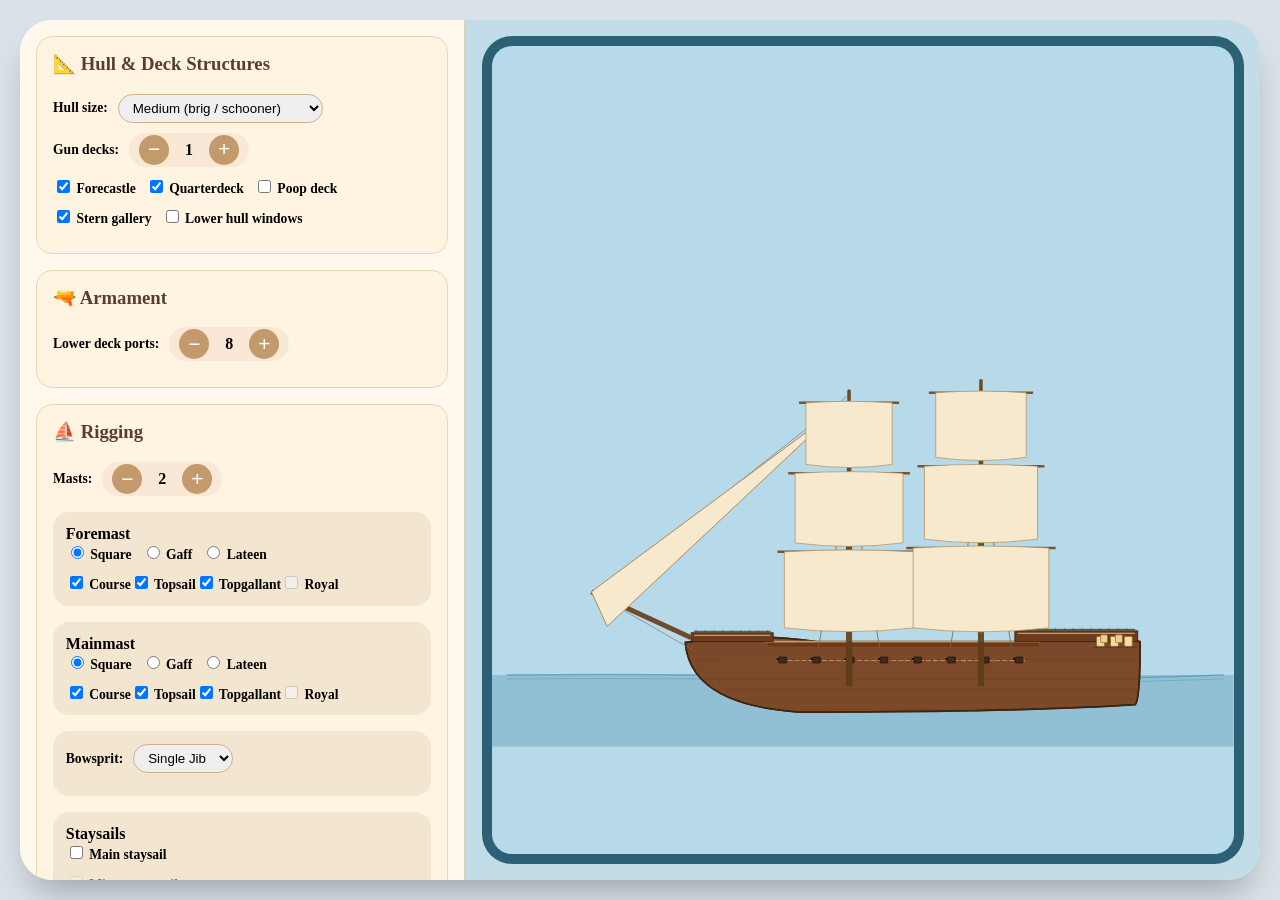
==== ship.html @ 413b042b "intial commit, first working version" ====
<!DOCTYPE html>
<html lang="en">
<head>
<meta charset="UTF-8">
<meta name="viewport" content="width=device-width, initial-scale=1.0, user-scalable=no">
<title>⚓ Shipwright – Segmented Masts + Scalable Square-Rig Height</title>
<link rel="stylesheet" href="ship.css">
</head>
<body>

<div class="shipbuilder">

    <div class="controls-panel">

        <div class="control-group">
            <h3>📐 Hull & Deck Structures</h3>

            <div class="row">
                <label>Hull size:</label>
                <select id="hullSize">
                    <option value="small">Small (cutter / sloop)</option>
                    <option value="medium" selected>Medium (brig / schooner)</option>
                    <option value="large">Large (frigate)</option>
                    <option value="veryLarge">Very Large (ship of the line)</option>
                </select>
            </div>

            <div class="row">
                <label>Gun decks:</label>
                <div id="gunDecksStepper"></div>
            </div>

            <div class="row">
                <label><input type="checkbox" id="forecastleCheck" checked> Forecastle</label>
                <label><input type="checkbox" id="quarterdeckCheck" checked> Quarterdeck</label>
                <label><input type="checkbox" id="poopDeckCheck"> Poop deck</label>
            </div>

            <div class="row">
                <label><input type="checkbox" id="sternGalleryCheck" checked> Stern gallery</label>
                <label><input type="checkbox" id="hullWindowsCheck"> Lower hull windows</label>
            </div>
        </div>

        <div class="control-group">
            <h3>🔫 Armament</h3>
            <div id="gunPortsPanel"></div>
        </div>

        <div class="control-group">
            <h3>⛵ Rigging</h3>

            <div class="row">
                <label>Masts:</label>
                <div id="mastCountStepper"></div>
            </div>

            <div id="mastRiggingContainer"></div>

            <div class="mast-detail-card">
                <div class="row">
                    <label>Bowsprit:</label>
                    <select id="bowspritType">
                        <option value="jib">Single Jib</option>
                        <option value="twoJibs">Two Jibs</option>
                        <option value="squareSpritsail">Spritsail</option>
                        <option value="none">None</option>
                    </select>
                </div>
            </div>

            <!-- Staysails (live) -->
            <div id="staysailsPanel" class="mast-detail-card">
                <!-- dynamically filled by ship-ui.js -->
            </div>
        </div>

        <div class="control-group">
            <h3>🎨 Colors</h3>

            <div class="row">
                <label>Hull</label>
                <input type="color" id="hullColor" value="#7C4A2A">
                <label>Sails</label>
                <input type="color" id="sailColor" value="#F7E9CD">
                <label>Decks</label>
                <input type="color" id="deckColor" value="#C29A6B">
                <label>Gun ports</label>
                <input type="color" id="gunPortColor" value="#3E2C1A">
            </div>
        </div>

        <div class="control-group disabled-group">
            <h3>🏴 Flags <span class="badge">coming soon</span></h3>
            <p style="color:#888; font-size:0.85rem;">Custom flags and pennants will be available in a future update.</p>
        </div>
    </div>

    <div class="ship-canvas-area">
        <div class="svg-wrapper">
            <svg id="shipSvg" viewBox="0 0 1500 1200"></svg>
        </div>
    </div>
</div>

<script src="ship-config.js"></script>
<script src="ship-geometry.js"></script>
<script src="ship-render.js"></script>
<script src="ship-ui.js"></script>
</body>
</html>
---- ship.css ----
* { box-sizing: border-box; }

body {
    font-family: 'Segoe UI', 'Roboto', 'Georgia', serif;
    background: #d9e2e8;
    margin: 0;
    padding: 20px;
    height: 100vh;
    overflow: hidden;
}

.shipbuilder {
    display: flex;
    height: calc(100vh - 40px);
    background: #fdf4e0;
    border-radius: 2rem;
    overflow: hidden;
    box-shadow: 0 20px 35px -12px rgba(0,0,0,0.3);
}

.controls-panel {
    width: 36%;
    background: #fff8ed;
    border-right: 2px solid #e0cfb0;
    overflow-y: auto;
    padding: 1rem;
    display: flex;
    flex-direction: column;
    gap: 1rem;
}

.stepper {
    display: inline-flex;
    align-items: center;
    gap: 8px;
    background: #f9e8d5;
    border-radius: 30px;
    padding: 2px 10px;
}
.stepper-btn {
    background: #c29a6b;
    border: none;
    color: white;
    font-size: 1.3rem;
    width: 30px;
    height: 30px;
    border-radius: 50%;
    cursor: pointer;
    line-height: 1;
}
.stepper-value {
    font-weight: bold;
    min-width: 24px;
    text-align: center;
}
.disabled-group {
    opacity: 0.5;
    pointer-events: none;
}
.badge {
    font-size: 0.7rem;
    background: #b0a58e;
    color: white;
    padding: 2px 8px;
    border-radius: 20px;
    vertical-align: middle;
}

.control-group {
    background: #fff3e2;
    border-radius: 1rem;
    padding: 1rem;
    border: 1px solid #e9d7b4;
}

.control-group h3 {
    margin-top: 0;
    color: #5a3e2b;
}

.row {
    display: flex;
    flex-wrap: wrap;
    gap: 10px;
    align-items: center;
    margin-bottom: 10px;
}

label {
    font-size: 0.85rem;
    font-weight: 600;
}

input[type="number"],
select {
    border-radius: 30px;
    padding: 5px 10px;
    border: 1px solid #ccb287;
}

input[type="color"] {
    width: 45px;
    height: 35px;
    border-radius: 20px;
    border: none;
}

.mast-detail-card {
    background: #f3e6d1;
    padding: 0.8rem;
    border-radius: 1rem;
    margin-top: 1rem;
}

.rig-type-selector {
    display: flex;
    gap: 10px;
    flex-wrap: wrap;
    margin-bottom: 10px;
}

.ship-canvas-area {
    width: 64%;
    background: #c2dde8;
    padding: 1rem;
    display: flex;
    align-items: center;
    justify-content: center;
}

.svg-wrapper {
    width: 100%;
    height: 100%;
    background: #2c6075;
    border-radius: 30px;
    padding: 10px;
}

svg {
    width: 100%;
    height: 100%;
    background: #b7daea;
    border-radius: 20px;
}

@media (max-width:900px) {
    body {
        overflow: auto;
        height: auto;
    }
    .shipbuilder {
        flex-direction: column;
        height: auto;
    }
    .controls-panel,
    .ship-canvas-area {
        width: 100%;
    }
    .ship-canvas-area {
        min-height: 500px;
    }
}
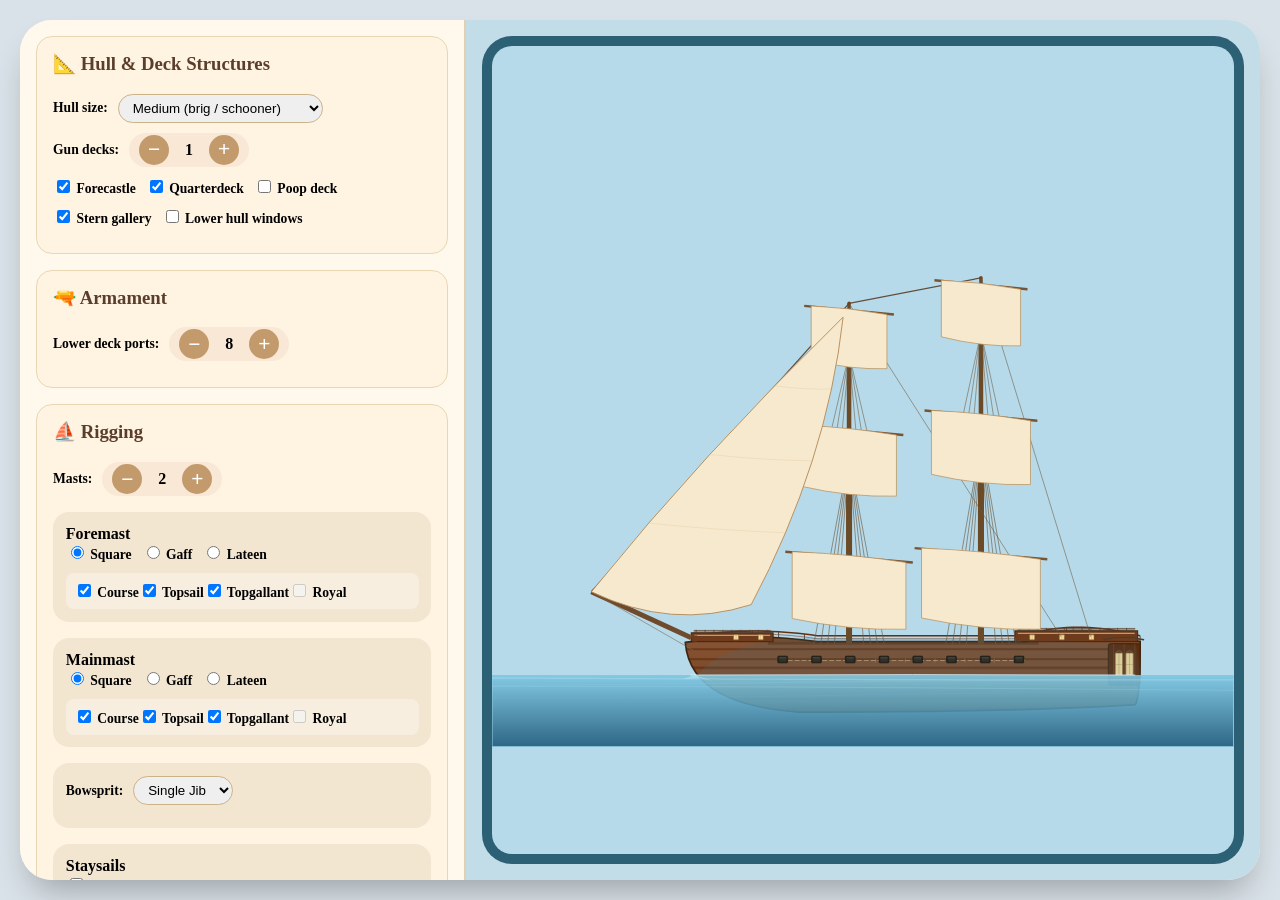
==== commit 942d7488: "mast & stern flags, first version" ====
--- a/ship.html
+++ b/ship.html
@@ -90,9 +90,11 @@
             </div>
         </div>
 
-        <div class="control-group disabled-group">
-            <h3>🏴 Flags <span class="badge">coming soon</span></h3>
-            <p style="color:#888; font-size:0.85rem;">Custom flags and pennants will be available in a future update.</p>
+        <div class="control-group" id="flagsGroup">
+            <h3>🏴 Flags</h3>
+            <div id="flagsPanel">
+                <!-- dynamically filled by ship-ui.js -->
+            </div>
         </div>
     </div>
 
--- a/ship.css
+++ b/ship.css
@@ -119,6 +119,15 @@
     margin-bottom: 10px;
 }
 
+/* ---- Added styles for dynamic mast panels ---- */
+.squarePanel,
+.gaffPanel {
+    margin-top: 0.5rem;
+    padding: 0.5rem;
+    background: rgba(255, 255, 255, 0.3);
+    border-radius: 0.5rem;
+}
+
 .ship-canvas-area {
     width: 64%;
     background: #c2dde8;
